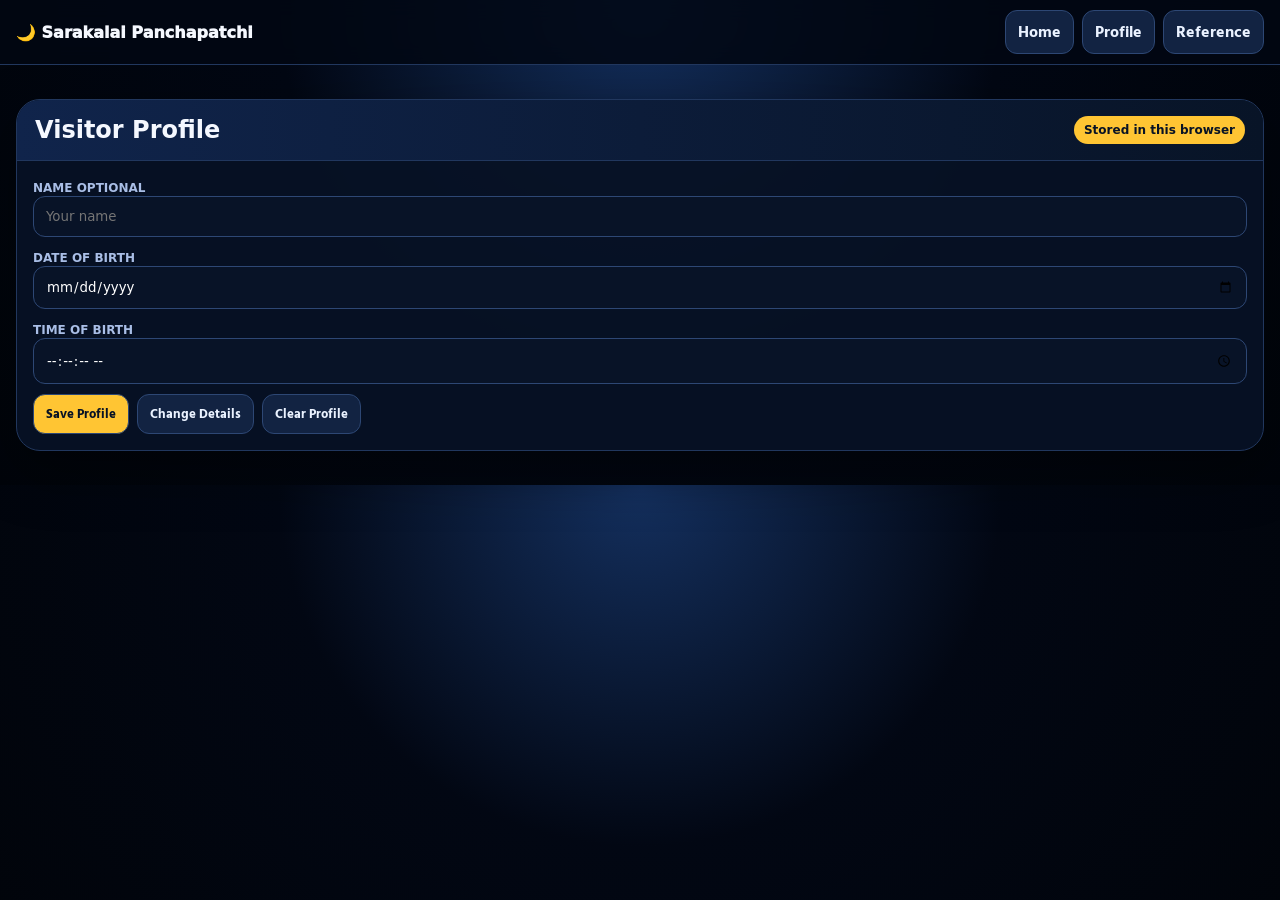
==== profile.html @ 3ab66b64 "Add files via upload" ====
<!doctype html>
<html lang="ta">
<head>
<meta charset="utf-8">
<meta name="viewport" content="width=device-width,initial-scale=1">
<title>Panchapatchi Profile</title>
<link rel="stylesheet" href="assets/css/style.css">
</head>
<body>
<nav class="nav"><div class="nav-inner"><div class="brand">🌙 Sarakalai Panchapatchi</div><div class="menu"><a class="btn" href="index.html">Home</a><a class="btn" href="profile.html">Profile</a><a class="btn" href="reference.html">Reference</a></div></div></nav>
<main class="wrap">
  <section class="section">
    <div class="section-head"><h2>Visitor Profile</h2><span class="badge">Stored in this browser</span></div>
    <div class="pad">
      <div class="profile-form">
        <div>
          <label for="profileName">Name optional</label>
          <input id="profileName" type="text" placeholder="Your name">
        </div>
        <div>
          <label for="profileDob">Date of birth</label>
          <input id="profileDob" type="date">
        </div>
        <div>
          <label for="profileTob">Time of birth</label>
          <input id="profileTob" type="time" step="1">
        </div>
      </div>
      <div class="profile-actions">
        <button class="primary" id="saveProfileBtn">Save Profile</button>
        <button id="editProfileBtn">Change Details</button>
        <button id="clearProfileBtn">Clear Profile</button>
      </div>
    </div>
  </section>

  <section class="profile-card" id="profileCard" style="display:none">
    <div class="profile-card-head">
      <div>
        <h1 id="profileTitle">Profile</h1>
        <div class="profile-sub" id="profileBirthText">--</div>
      </div>
      <a class="btn tiny-btn" href="index.html">Live</a>
    </div>

    <div class="profile-big">
      <div class="phase" id="profilePhase">--</div>
      <div class="v033-lunar-side" style="margin-top:12px;min-height:220px">
        <div class="v033-lunar-curve" id="profileLunarCurve">--</div>
        <div class="v033-tithi-name" id="profileTithi">--</div>
      </div>
    </div>

    <div class="profile-grid">
      <div><small>ராசி</small><b id="profileRasi">--</b></div>
      <div><small>நட்சத்திரம்</small><b id="profileNak">--</b></div>
      <div><small>பாதம்</small><b id="profilePada">--</b></div>
      <div><small>அதிபதி</small><b id="profileLord">--</b></div>
      <div><small>Birth Weekday</small><b id="profileWeekday">--</b></div>
      <div><small>Moon Degree</small><b id="profileDegree">--</b></div>
    </div>
    <div class="profile-note">Profile data is saved only in this browser using localStorage. No server account is created.</div>
  </section>
</main>
<script src="assets/js/app.js"></script>
<script src="assets/js/profile.js"></script>
<div class="mobile-bottom-nav">
<a class="" href="index.html"><span class="ico">🏠</span><span>Live</span></a>
<a class="active" href="profile.html"><span class="ico">👤</span><span>Profile</span></a>
<a class="" href="reference.html"><span class="ico">📖</span><span>Info</span></a>
</div>
</body>
</html>
---- assets/css/style.css ----
@import url('https://fonts.googleapis.com/css2?family=Hind+Madurai:wght@300;400;500;600;700&display=swap');

body,
button,
input,
.btn,
.live-card,
.timeline-card,
.day-card,
.mini-card {
  font-family: "Hind Madurai", system-ui, -apple-system, "Segoe UI", sans-serif;
}

.mobile-bottom-nav{display:none}

@media(max-width:760px){
  body{padding-bottom:82px}
  .nav{
    position:static;
    border-bottom:0;
    background:transparent;
    backdrop-filter:none;
  }
  .nav-inner{
    padding:8px 12px 0;
  }
  .nav .menu{
    display:none;
  }
  .brand{
    font-size:13px;
    opacity:.9;
  }
  .mobile-bottom-nav{
    position:fixed;
    z-index:100;
    left:10px;
    right:10px;
    bottom:10px;
    display:grid;
    grid-template-columns:repeat(4,1fr);
    gap:6px;
    padding:8px;
    border:1px solid #2d4774;
    border-radius:22px;
    background:rgba(5,12,25,.92);
    backdrop-filter:blur(18px);
    box-shadow:0 12px 40px rgba(0,0,0,.45);
  }
  .mobile-bottom-nav a{
    text-decoration:none;
    color:#cfe0ff;
    display:grid;
    place-items:center;
    gap:2px;
    border-radius:16px;
    padding:7px 4px;
    font-size:11px;
    font-weight:900;
  }
  .mobile-bottom-nav a .ico{
    font-size:18px;
    line-height:1;
  }
  .mobile-bottom-nav a.active{
    background:var(--gold);
    color:#071225;
  }
}


:root{--bg:#020713;--panel:#071225;--line:#21375e;--text:#f5f8ff;--muted:#a9bee6;--gold:#ffc533;--red:#ff668a;--blue:#4cc9ff;--green:#3ee6ad;--violet:#ad8cff}
*{box-sizing:border-box}body{margin:0;background:radial-gradient(circle at top,#14305f 0,#020713 45%,#01040a 100%);color:var(--text);font-family:system-ui,-apple-system,Segoe UI,sans-serif}.wrap{max-width:1450px;margin:auto;padding:16px}.nav{position:sticky;top:0;z-index:20;background:#020713dd;backdrop-filter:blur(10px);border-bottom:1px solid var(--line)}.nav-inner{max-width:1450px;margin:auto;padding:10px 16px;display:flex;justify-content:space-between;gap:10px;align-items:center}.brand{font-weight:950}.menu{display:flex;gap:8px;flex-wrap:wrap}.btn,button{background:#122342;color:#eaf2ff;border:1px solid #2d4774;padding:10px 12px;border-radius:12px;font-weight:900;text-decoration:none;cursor:pointer}.primary{background:var(--gold)!important;color:#071225!important}.hero{display:grid;grid-template-columns:1.2fr .8fr;gap:18px;margin-top:18px}.panel,.section{border:1px solid var(--line);background:#071225ee;border-radius:24px;box-shadow:0 20px 55px #0006;overflow:hidden}.pad{padding:16px}h1{margin:0 0 8px;font-size:32px}.lead{color:var(--muted);line-height:1.45}.section{margin:18px 0}.section-head{padding:16px 18px;background:linear-gradient(90deg,#10244b,#081427);display:flex;justify-content:space-between;gap:12px;align-items:center;border-bottom:1px solid var(--line)}.section-head h2{margin:0}.badge{background:var(--gold);color:#071225;border-radius:999px;padding:7px 10px;font-weight:900;font-size:12px}.current{border-color:var(--gold);box-shadow:0 0 38px #ffc53322}.current-grid{display:grid;grid-template-columns:118px 1fr;gap:16px;align-items:center}.current-icon{font-size:76px;width:118px;height:118px;border-radius:30px;background:#101f3c;display:grid;place-items:center;border:1px solid #324c78}.current-title{font-size:27px;font-weight:950}.current-path{color:var(--muted);font-size:13px}.big-count{font-size:34px;font-weight:950;color:var(--gold);margin-top:8px}.progress{height:12px;background:#071123;border:1px solid #20385e;border-radius:99px;overflow:hidden;margin-top:12px}.bar{height:100%;background:linear-gradient(90deg,var(--gold),#fff0a0);width:0%}.micro-grid{display:grid;grid-template-columns:repeat(5,1fr);gap:8px;margin-top:12px}.micro{border:1px solid #2b4169;background:#0c1930;border-radius:14px;padding:9px;text-align:center;font-size:12px;font-weight:900}.micro.active{border-color:var(--gold);background:#ffc53322}.micro small{display:block;color:var(--muted);font-size:10px}.stats,.context{display:grid;grid-template-columns:repeat(4,1fr);gap:10px;margin-top:14px}.stat,.context div{background:#091831;border:1px solid #1d3154;border-radius:16px;padding:10px}.stat b,.context small{display:block;font-size:11px;color:var(--muted);text-transform:uppercase}.stat span,.context b{font-weight:900}.controls{display:flex;gap:8px;flex-wrap:wrap;margin-top:14px}.input-panel{background:#091831;border:1px solid #1d3154;border-radius:16px;padding:12px;margin-top:12px}.input-panel input{padding:10px;border-radius:10px;border:1px solid #2d4774;background:#081327;color:white;margin:6px 6px 6px 0}.status{background:#0a1832;border:1px solid #2d4774;border-radius:16px;padding:10px 12px;font-size:13px}.status b{display:block}.moon-wheel{position:relative;height:320px;max-width:360px;margin:auto}.moon-dot{position:absolute;width:36px;height:36px;border-radius:50%;background:#0b1831;border:1px solid #324c78;color:#dbe8ff;display:grid;place-items:center;font-size:11px;font-weight:900}.moon-dot.active{background:var(--gold);color:#071225;box-shadow:0 0 28px #ffc533cc;transform:scale(1.15)}.moon-center{position:absolute;left:50%;top:50%;transform:translate(-50%,-50%);text-align:center}.moon-center .moon{font-size:64px}.moon-center b{display:block}.card-list{display:grid;gap:12px}.timeline-card{border:1px solid #2b4169;background:#0c1930;border-radius:20px;padding:14px}.timeline-card.active{border-color:var(--gold);box-shadow:0 0 25px #ffc53333}.topline{display:flex;justify-content:space-between;color:#bfd3ff;font-size:12px;font-weight:850}.body{display:grid;grid-template-columns:88px 1fr;gap:12px;align-items:center;margin-top:8px}.birdbig{width:88px;height:88px;border-radius:22px;background:#101f3c;display:grid;place-items:center;font-size:56px;border:1px solid #31476e}.name{font-size:21px;font-weight:950}.time{font-weight:850;margin-top:4px}.grid7{display:grid;grid-template-columns:repeat(7,minmax(185px,1fr));gap:12px;padding:14px}.day-card{background:#08152c;border:1px solid #1c3154;border-radius:20px;overflow:hidden}.day-head{padding:12px;background:#0d1d3b;border-bottom:1px solid #20375d}.day-head span{display:block;color:var(--muted);font-size:12px}.birdpair{display:grid;gap:8px;padding:10px}.role-card{background:#0d1930;border:1px solid #263b61;border-radius:18px;padding:10px;text-align:center}.role-card.adhi{border-top:5px solid var(--gold)}.role-card.padu{border-top:5px solid var(--red)}.role-card .emoji{font-size:48px}.role-card .role{font-size:10px;color:var(--muted);font-weight:900}.role-card .bname{font-weight:950}.tree{padding:14px}.tree details{border:1px solid #1d3154;border-radius:16px;background:#08152c;margin:10px 0;overflow:hidden}.tree summary{cursor:pointer;padding:12px 14px;font-weight:950;background:#0d1d3b}.tree details details{margin:10px 12px;background:#0a1832}.samam{padding:14px 16px;border-top:1px solid #172945}.samam-title{display:flex;justify-content:space-between;margin-bottom:10px}.card-row{display:flex;gap:10px;overflow-x:auto}.mini-card{min-width:190px;border:1px solid #2b4169;background:#0c1930;border-radius:18px;padding:12px}.bird-img{height:88px;font-size:56px;display:grid;place-items:center;border-radius:18px;background:#101f3c;border:1px solid #31476e}.activity{font-size:18px;font-weight:950}.units{font-size:22px;color:var(--gold);font-weight:950}.eat{border-top:5px solid var(--gold)}.walk{border-top:5px solid var(--blue)}.rule{border-top:5px solid var(--green)}.sleep{border-top:5px solid var(--violet)}.death{border-top:5px solid var(--red)}.ref-grid{display:grid;grid-template-columns:repeat(2,1fr);gap:14px}.formula{background:#081327;border:1px solid #1e3458;border-radius:16px;padding:14px}.formula code{color:#ffe28a}@media(max-width:1050px){.hero{grid-template-columns:1fr}.grid7{grid-template-columns:repeat(3,1fr)}.ref-grid{grid-template-columns:1fr}}@media(max-width:760px){.wrap{padding:12px}.nav-inner{align-items:flex-start;flex-direction:column}.grid7{grid-template-columns:1fr}.current-grid{grid-template-columns:88px 1fr}.current-icon{width:88px;height:88px;font-size:56px}.stats,.context{grid-template-columns:repeat(2,1fr)}h1{font-size:25px}.big-count{font-size:27px}.body{grid-template-columns:72px 1fr}.birdbig{width:72px;height:72px;font-size:46px}}

.moon-card-detail{margin-top:12px}
.tithi-track{position:relative;height:230px;margin-top:12px;border:1px solid #21375e;border-radius:28px;background:linear-gradient(180deg,#08152c,#050b18);overflow:hidden}
.tithi-row{position:absolute;left:12px;right:12px;display:grid;grid-template-columns:repeat(16,1fr);gap:4px}
.tithi-row.top{top:18px}.tithi-row.bottom{bottom:18px}
.tithi-item{min-width:0;border:1px solid #263b61;background:#0d1930;border-radius:14px;padding:7px 4px;text-align:center;font-size:10px;font-weight:900;color:#cfe0ff}
.tithi-item .emoji{display:block;font-size:19px;line-height:1.1;margin-bottom:2px}
.tithi-item.active{background:var(--gold);color:#071225;border-color:var(--gold);box-shadow:0 0 24px rgba(255,197,51,.65);transform:scale(1.05)}
.tithi-line-label{position:absolute;left:50%;transform:translateX(-50%);font-size:12px;color:var(--muted);font-weight:900;text-align:center}
.tithi-line-label.top-label{top:105px}.tithi-line-label.bottom-label{top:126px}
.moon-detail-grid{display:grid;grid-template-columns:repeat(2,1fr);gap:8px;margin-top:12px}
.moon-detail-grid div{background:#091831;border:1px solid #1d3154;border-radius:14px;padding:10px}
.moon-detail-grid small{display:block;color:var(--muted);font-size:10px;text-transform:uppercase;font-weight:900}
.moon-detail-grid b{display:block;margin-top:3px;font-size:14px}
@media(max-width:760px){
.tithi-track{height:280px}.tithi-row{grid-template-columns:repeat(8,1fr)}
.tithi-row.top{top:12px}.tithi-row.bottom{bottom:12px}
.tithi-line-label.top-label{top:129px}.tithi-line-label.bottom-label{top:151px}
.moon-detail-grid{grid-template-columns:1fr}
}

.live-card{border:1px solid var(--gold);background:linear-gradient(180deg,#0d1b35,#050b18);border-radius:26px;box-shadow:0 0 42px rgba(255,197,51,.18);overflow:hidden}
.live-card-head{display:flex;justify-content:space-between;gap:12px;align-items:flex-start;padding:16px 18px;border-bottom:1px solid #263b61;background:linear-gradient(90deg,#10244b,#081427)}
.live-card-head h1{font-size:24px;margin:0 0 4px}.live-card-head .tithi-title{color:var(--gold);font-weight:950;font-size:18px}.tiny-btn{padding:8px 10px;font-size:12px;border-radius:999px}.live-section{padding:14px 18px;border-bottom:1px solid #172945}.live-section:last-child{border-bottom:0}
.tithi-strip{display:flex;align-items:center;gap:6px;overflow-x:auto;padding:6px 2px}.tithi-dot{min-width:24px;height:24px;border-radius:50%;background:#0d1930;border:1px solid #31476e;display:grid;place-items:center;font-size:10px;font-weight:900;color:#cfe0ff}.tithi-dot.active{background:var(--gold);color:#071225;border-color:var(--gold);box-shadow:0 0 22px rgba(255,197,51,.7);transform:scale(1.15)}.tithi-end{font-size:12px;color:var(--muted);font-weight:900;white-space:nowrap}.tithi-caption{text-align:center;color:var(--muted);font-size:11px;font-weight:900;margin-top:4px}
.live-info-grid{display:grid;grid-template-columns:repeat(2,1fr);gap:8px}.live-info-grid div{background:#091831;border:1px solid #1d3154;border-radius:14px;padding:10px}.live-info-grid small{display:block;color:var(--muted);font-size:10px;text-transform:uppercase;font-weight:900}.live-info-grid b{display:block;margin-top:3px;font-size:14px}
.role-inline{display:grid;grid-template-columns:repeat(3,1fr);gap:8px}.role-inline div{background:#091831;border:1px solid #1d3154;border-radius:14px;padding:10px}.role-inline small{display:block;color:var(--muted);font-size:10px;text-transform:uppercase;font-weight:900}.role-inline b{display:block;margin-top:3px}.activity-live{display:grid;grid-template-columns:92px 1fr;gap:14px;align-items:center}.activity-live .bird-now{width:92px;height:92px;border-radius:24px;background:#101f3c;border:1px solid #31476e;display:grid;place-items:center;font-size:60px}.activity-name{font-size:25px;font-weight:950}.remaining{font-size:31px;color:var(--gold);font-weight:950;margin:6px 0}.duration-line{color:#dbe8ff;font-weight:900;margin-bottom:8px}.percent-line{color:var(--muted);font-size:12px;font-weight:900;margin-top:5px}.inner-dots{display:flex;gap:8px;margin-top:12px;align-items:center}.inner-dot{width:24px;height:24px;border-radius:50%;border:1px solid #31476e;background:#0d1930}.inner-dot.done{background:#31476e}.inner-dot.active{background:var(--gold);border-color:var(--gold);box-shadow:0 0 18px rgba(255,197,51,.7);transform:scale(1.18)}
@media(max-width:760px){.activity-live{grid-template-columns:74px 1fr}.activity-live .bird-now{width:74px;height:74px;font-size:48px}.activity-name{font-size:20px}.remaining{font-size:25px}.role-inline{grid-template-columns:1fr}.live-info-grid{grid-template-columns:1fr}}


.star-combo{
  background:#091831;
  border:1px solid #1d3154;
  border-radius:16px;
  padding:11px;
}
.star-combo .star-name{font-size:16px;font-weight:950}
.star-combo .star-sub{color:var(--muted);font-weight:900;font-size:13px;margin-top:2px}
.role-split{
  display:grid;
  grid-template-columns:1fr 1fr;
  gap:8px;
}
.role-split .role-box{
  background:#091831;
  border:1px solid #1d3154;
  border-radius:16px;
  padding:10px;
  text-align:center;
}
.role-split .role-box .emoji{font-size:30px}
.role-split .role-box small{display:block;color:var(--muted);font-size:10px;text-transform:uppercase;font-weight:900}
.role-split .role-box b{display:block;font-size:14px}
@media(max-width:760px){
  .live-info-grid{display:block}
  .live-info-grid > div:not(.star-combo){display:none}
}

/* v032 compact live-card redesign */
.live-card.v032{overflow:hidden}
.live-card-head.v032-head{align-items:center;padding:12px 14px}
.v032-title-line{display:flex;gap:8px;align-items:center;flex-wrap:wrap;font-size:20px;font-weight:950}
.v032-meta-line{display:flex;gap:14px;flex-wrap:wrap;color:#dbe8ff;font-weight:900;font-size:13px;margin-top:4px}
.v032-meta-line span{white-space:nowrap}.v032-change{margin-left:auto;white-space:nowrap}
.v032-birds{display:grid;grid-template-columns:1fr 1fr;gap:10px;margin-bottom:10px}
.v032-bird-box{background:#091831;border:1px solid #1d3154;border-radius:16px;padding:10px;text-align:center}
.v032-bird-box small{display:block;color:var(--muted);font-size:10px;text-transform:uppercase;font-weight:900;margin-bottom:3px}
.v032-bird-box .emoji{font-size:36px;line-height:1}.v032-bird-box b{display:block;margin-top:4px;font-size:15px}
.v032-separator{height:1px;background:#2d4774;margin:10px 0}
.v032-tithi-line{display:flex;align-items:center;gap:6px;overflow-x:auto;padding:4px 0 2px}.v032-tithi-line .tithi-dot{min-width:20px;width:20px;height:20px;font-size:8px}.v032-tithi-line .tithi-end{font-size:11px}
.v032-caption{text-align:center;color:var(--muted);font-size:11px;font-weight:900;margin-top:4px}
.samam-dots{display:flex;gap:8px;align-items:center;margin:6px 0 12px}.samam-dot{width:22px;height:22px;border-radius:50%;border:1px solid #31476e;background:#0d1930;display:grid;place-items:center;font-size:11px;font-weight:950;color:#cfe0ff}.samam-dot.done{background:#31476e}.samam-dot.active{background:var(--gold);border-color:var(--gold);color:#071225;box-shadow:0 0 18px rgba(255,197,51,.7);transform:scale(1.16)}
.samam-label{color:var(--muted);font-size:12px;font-weight:900;margin-bottom:4px}.v032-activity{display:block}.v032-activity-title{font-size:23px;font-weight:950;margin-bottom:8px}.v032-remaining{font-size:28px;color:var(--gold);font-weight:950;margin:4px 0 10px}.v032-inner-line{display:flex;align-items:center;gap:10px;flex-wrap:wrap;margin-top:12px}.v032-inner-line .inner-dots{margin-top:0}.v032-hidden{display:none!important}
@media(max-width:760px){.live-card-head.v032-head{padding:10px 12px}.v032-title-line{font-size:17px}.v032-meta-line{gap:8px;font-size:12px}.v032-change{font-size:11px;padding:7px 8px}.v032-bird-box .emoji{font-size:30px}.v032-activity-title{font-size:20px}.v032-remaining{font-size:24px}}

/* v033: lunar arc moved to right side of live activity */
.v033-main-row{display:grid;grid-template-columns:minmax(0,1fr) 118px;gap:10px;align-items:center}
.v033-lunar-side{border:1px solid #263b61;background:#091831;border-radius:18px;padding:8px;min-height:160px;display:flex;flex-direction:column;justify-content:center}
.v033-lunar-curve{font-family:monospace;white-space:pre;text-align:center;line-height:1.05;font-size:13px;color:#cfe0ff}
.v033-tithi-name{color:var(--gold);font-weight:950;font-size:10px;text-align:center;margin-top:6px;line-height:1.2}
.v033-old-lunar-section{display:none!important}
@media(max-width:760px){.v033-main-row{grid-template-columns:minmax(0,1fr) 96px;gap:8px}.v033-lunar-side{min-height:148px;padding:6px}.v033-lunar-curve{font-size:11px}.v033-tithi-name{font-size:9px}.v032-remaining{font-size:22px}.v032-activity-title{font-size:19px}}

/* v034: taller detailed lunar side panel */
.v033-main-row{
  grid-template-columns:minmax(0,1fr) 152px;
  align-items:stretch;
}
.v033-lunar-side{
  min-height:240px;
  padding:10px 8px;
  border-radius:22px;
}
.v033-lunar-curve{
  font-size:16px;
  line-height:1.16;
}
.v033-tithi-name{
  font-size:13px;
  line-height:1.25;
  margin-top:8px;
}
.v034-lunar-small{
  margin-top:6px;
  color:var(--muted);
  font-size:10px;
  font-weight:900;
  text-align:center;
}
.v034-lunar-legend{
  display:flex;
  justify-content:center;
  gap:8px;
  margin-top:7px;
  font-size:10px;
  color:var(--muted);
  font-weight:900;
}
.v034-lunar-legend span b{
  color:var(--gold);
}
@media(max-width:760px){
  .v033-main-row{
    grid-template-columns:minmax(0,1fr) 150px;
    gap:10px;
  }
  .v033-lunar-side{
    min-height:250px;
    padding:10px 7px;
  }
  .v033-lunar-curve{
    font-size:15px;
    line-height:1.18;
  }
  .v032-activity-title{
    font-size:22px;
  }
  .v032-remaining{
    font-size:26px;
  }
}
@media(max-width:390px){
  .v033-main-row{
    grid-template-columns:minmax(0,1fr) 138px;
  }
  .v033-lunar-curve{
    font-size:14px;
  }
}

/* v035: 12-part visible strength row */
.twelve-row{
  display:flex;
  align-items:center;
  gap:6px;
  flex-wrap:nowrap;
  margin-top:12px;
  overflow-x:auto;
  padding:4px 2px;
}
.twelve-bubble{
  display:grid;
  place-items:center;
  border-radius:999px;
  border:1px solid #31476e;
  background:#0d1930;
  color:#cfe0ff;
  font-weight:950;
  flex:0 0 auto;
}
.twelve-bubble.big{
  width:26px;
  height:26px;
  font-size:12px;
}
.twelve-bubble.small{
  width:12px;
  height:12px;
  font-size:0;
}
.twelve-bubble.passed{
  background:#31476e;
}
.twelve-bubble.active{
  background:var(--gold);
  color:#071225;
  border-color:var(--gold);
  box-shadow:0 0 18px rgba(255,197,51,.75);
  transform:scale(1.18);
}
.twelve-caption{
  color:var(--muted);
  font-size:11px;
  font-weight:900;
  margin-top:4px;
}
.quality-line{
  margin-top:8px;
  font-size:14px;
  font-weight:950;
  color:var(--gold);
}
@media(max-width:760px){
  .twelve-row{gap:5px}
  .twelve-bubble.big{width:24px;height:24px;font-size:11px}
  .twelve-bubble.small{width:10px;height:10px}
}

/* v036: 12-part row replaces separate progress bar */
.v032-activity .progress{
  display:none;
}
.twelve-row{
  margin-top:10px;
  padding:8px 2px 4px;
  gap:7px;
}
.twelve-bubble.big{
  width:30px;
  height:30px;
  font-size:13px;
}
.twelve-bubble.small{
  width:13px;
  height:13px;
}
.twelve-caption{
  margin-top:2px;
}
@media(max-width:760px){
  .twelve-row{gap:6px}
  .twelve-bubble.big{width:28px;height:28px;font-size:12px}
  .twelve-bubble.small{width:11px;height:11px}
}

/* v037 profile page + simplified nav */
.profile-form{display:grid;gap:10px}
.profile-form label{font-size:12px;color:var(--muted);font-weight:900;text-transform:uppercase}
.profile-form input{width:100%;padding:12px;border-radius:12px;border:1px solid #2d4774;background:#081327;color:white;font-family:inherit}
.profile-actions{display:flex;gap:8px;flex-wrap:wrap;margin-top:10px}
.profile-card{border:1px solid var(--gold);background:linear-gradient(180deg,#0d1b35,#050b18);border-radius:26px;box-shadow:0 0 42px rgba(255,197,51,.18);overflow:hidden;margin-top:16px}
.profile-card-head{display:flex;justify-content:space-between;gap:12px;align-items:flex-start;padding:14px 16px;border-bottom:1px solid #263b61;background:linear-gradient(90deg,#10244b,#081427)}
.profile-card-head h1{font-size:23px;margin:0}
.profile-sub{color:var(--muted);font-size:13px;font-weight:900;margin-top:3px}
.profile-grid{display:grid;grid-template-columns:repeat(2,1fr);gap:8px;padding:14px}
.profile-grid div{background:#091831;border:1px solid #1d3154;border-radius:14px;padding:10px}
.profile-grid small{display:block;color:var(--muted);font-size:10px;text-transform:uppercase;font-weight:900}
.profile-grid b{display:block;margin-top:3px;font-size:14px}
.profile-big{padding:14px 16px;border-top:1px solid #172945;text-align:center}
.profile-big .phase{font-size:20px;font-weight:950;color:var(--gold)}
.profile-note{padding:0 16px 16px;color:var(--muted);font-size:12px;line-height:1.45}
@media(min-width:761px){
  .nav .menu a[href="rising.html"], .nav .menu a[href="waning.html"]{display:none}
}
@media(max-width:760px){
  .mobile-bottom-nav{grid-template-columns:repeat(3,1fr)}
  .mobile-bottom-nav a[href="rising.html"], .mobile-bottom-nav a[href="waning.html"]{display:none}
  .profile-grid{grid-template-columns:1fr}
}
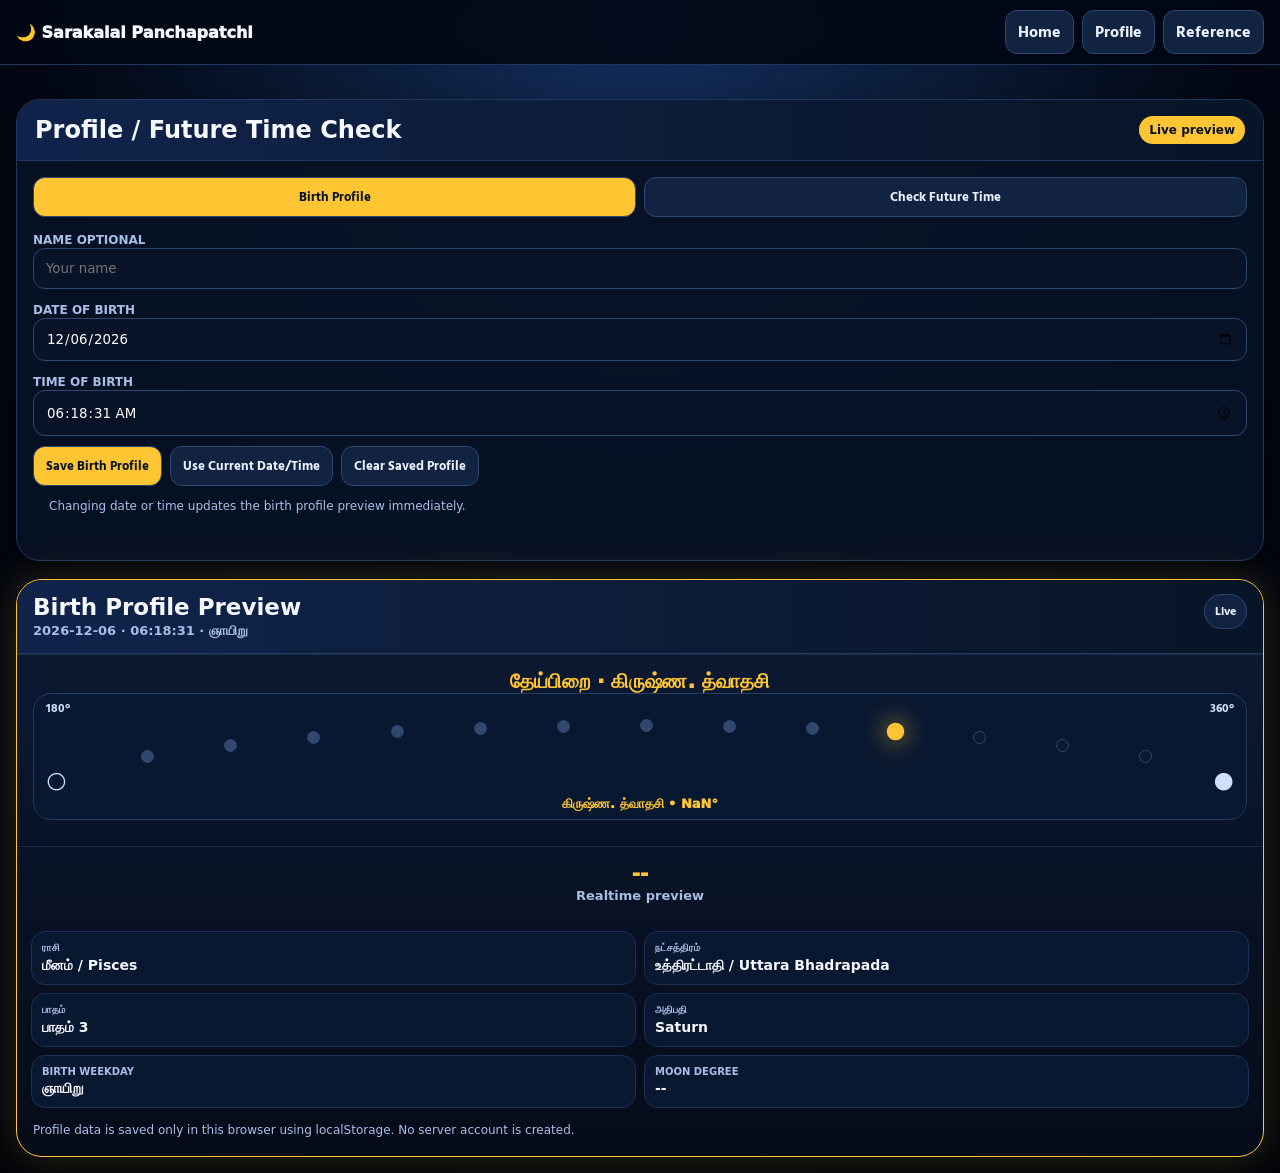
==== commit 332e5f44: "Add files via upload" ====
--- a/profile.html
+++ b/profile.html
@@ -3,42 +3,74 @@
 <head>
 <meta charset="utf-8">
 <meta name="viewport" content="width=device-width,initial-scale=1">
-<title>Panchapatchi Profile</title>
+<meta name="description" content="Create a private browser-saved Panchapatchi birth profile from date of birth and time of birth, with moon phase, tithi, rasi, nakshatra, pada and star lord.">
+<meta name="robots" content="index, follow">
+<link rel="canonical" href="https://sarakalai.com/profile.html">
+<meta name="theme-color" content="#020713">
+<meta name="application-name" content="Sarakalai Panchapatchi">
+<meta name="apple-mobile-web-app-title" content="Sarakalai">
+<meta name="apple-mobile-web-app-capable" content="yes">
+<meta name="apple-mobile-web-app-status-bar-style" content="black-translucent">
+
+<meta property="og:type" content="website">
+<meta property="og:site_name" content="Sarakalai Panchapatchi">
+<meta property="og:title" content="Panchapatchi Birth Profile | Sarakalai">
+<meta property="og:description" content="Create a private browser-saved Panchapatchi birth profile from date of birth and time of birth, with moon phase, tithi, rasi, nakshatra, pada and star lord.">
+<meta property="og:url" content="https://sarakalai.com/profile.html">
+<meta property="og:locale" content="ta_IN">
+
+<meta name="twitter:card" content="summary">
+<meta name="twitter:title" content="Panchapatchi Birth Profile | Sarakalai">
+<meta name="twitter:description" content="Create a private browser-saved Panchapatchi birth profile from date of birth and time of birth, with moon phase, tithi, rasi, nakshatra, pada and star lord.">
+
+<script type="application/ld+json">
+{
+  "@context": "https://schema.org",
+  "@type": "WebApplication",
+  "name": "Sarakalai Panchapatchi",
+  "url": "https://sarakalai.com",
+  "applicationCategory": "LifestyleApplication",
+  "operatingSystem": "Any",
+  "description": "Create a private browser-saved Panchapatchi birth profile from date of birth and time of birth, with moon phase, tithi, rasi, nakshatra, pada and star lord.",
+  "inLanguage": [
+    "ta",
+    "en"
+  ]
+}
+</script>
+<title>Panchapatchi Birth Profile | Sarakalai</title>
 <link rel="stylesheet" href="assets/css/style.css">
+<link rel="manifest" href="site.webmanifest">
 </head>
 <body>
 <nav class="nav"><div class="nav-inner"><div class="brand">🌙 Sarakalai Panchapatchi</div><div class="menu"><a class="btn" href="index.html">Home</a><a class="btn" href="profile.html">Profile</a><a class="btn" href="reference.html">Reference</a></div></div></nav>
 <main class="wrap">
   <section class="section">
-    <div class="section-head"><h2>Visitor Profile</h2><span class="badge">Stored in this browser</span></div>
+    <div class="section-head"><h2>Profile / Future Time Check</h2><span class="badge">Live preview</span></div>
     <div class="pad">
+      <div class="profile-mode">
+        <button class="primary active" id="birthModeBtn" type="button">Birth Profile</button>
+        <button id="futureModeBtn" type="button">Check Future Time</button>
+      </div>
       <div class="profile-form">
-        <div>
-          <label for="profileName">Name optional</label>
-          <input id="profileName" type="text" placeholder="Your name">
-        </div>
-        <div>
-          <label for="profileDob">Date of birth</label>
-          <input id="profileDob" type="date">
-        </div>
-        <div>
-          <label for="profileTob">Time of birth</label>
-          <input id="profileTob" type="time" step="1">
-        </div>
+        <div><label for="profileName">Name optional</label><input id="profileName" type="text" placeholder="Your name"></div>
+        <div><label for="profileDob" id="dateLabel">Date of birth</label><input id="profileDob" type="date"></div>
+        <div><label for="profileTob" id="timeLabel">Time of birth</label><input id="profileTob" type="time" step="1"></div>
       </div>
       <div class="profile-actions">
-        <button class="primary" id="saveProfileBtn">Save Profile</button>
-        <button id="editProfileBtn">Change Details</button>
-        <button id="clearProfileBtn">Clear Profile</button>
+        <button class="primary" id="saveProfileBtn">Save Birth Profile</button>
+        <button id="nowProfileBtn">Use Current Date/Time</button>
+        <button id="clearProfileBtn">Clear Saved Profile</button>
       </div>
+      <p class="profile-note" id="profileHelp">Change date or time and the card updates instantly. Use Future Time mode to test a good time before saving anything.</p>
     </div>
   </section>
 
   <section class="profile-card" id="profileCard" style="display:none">
     <div class="profile-card-head">
       <div>
-        <h1 id="profileTitle">Profile</h1>
-        <div class="profile-sub" id="profileBirthText">--</div>
+        <h1 id="profileTitle">Live Preview</h1>
+        <div class="profile-sub" id="profileBirthText">Change date/time to preview instantly</div>
       </div>
       <a class="btn tiny-btn" href="index.html">Live</a>
     </div>
@@ -51,6 +83,10 @@
       </div>
     </div>
 
+    <div class="profile-big">
+      <div class="phase" id="profileQuality">--</div>
+      <div class="profile-sub" id="profileFutureNote">Realtime preview</div>
+    </div>
     <div class="profile-grid">
       <div><small>ராசி</small><b id="profileRasi">--</b></div>
       <div><small>நட்சத்திரம்</small><b id="profileNak">--</b></div>
--- a/assets/css/style.css
+++ b/assets/css/style.css
@@ -331,3 +331,249 @@
   .mobile-bottom-nav a[href="rising.html"], .mobile-bottom-nav a[href="waning.html"]{display:none}
   .profile-grid{grid-template-columns:1fr}
 }
+
+/* v038 live layout fix */
+.v033-main-row{grid-template-columns:minmax(0,1fr) 112px!important;gap:8px!important;align-items:start!important}
+.v033-lunar-side{min-height:164px!important;max-height:182px!important;padding:7px 5px!important;border-radius:18px!important;align-self:start!important;overflow:hidden!important}
+.v033-lunar-curve{font-family:"Hind Madurai",system-ui,sans-serif!important;white-space:normal!important;line-height:1.15!important;font-size:12px!important;text-align:center!important}
+.lunar-arc-fixed{position:relative;height:92px;width:100%}
+.lunar-arc-fixed .arc-label{position:absolute;font-size:10px;color:#cfe0ff;font-weight:900;white-space:nowrap}
+.lunar-arc-fixed .arc-start{left:1px;top:47px}.lunar-arc-fixed .arc-end{right:1px;top:47px}
+.lunar-arc-fixed .arc-mark{position:absolute;width:14px;height:14px;border-radius:50%;border:1px solid #31476e;background:#0d1930}
+.lunar-arc-fixed .arc-mark.passed{background:#31476e}
+.lunar-arc-fixed .arc-mark.active{background:var(--gold);border-color:var(--gold);box-shadow:0 0 16px rgba(255,197,51,.85);transform:scale(1.22)}
+.lunar-arc-fixed .m1{left:15px;top:17px}.lunar-arc-fixed .m2{left:34px;top:7px}.lunar-arc-fixed .m3{left:54px;top:17px}.lunar-arc-fixed .m4{left:64px;top:39px}.lunar-arc-fixed .m5{left:54px;top:61px}.lunar-arc-fixed .m6{left:34px;top:70px}.lunar-arc-fixed .m7{left:15px;top:61px}
+.v033-tithi-name{font-size:12px!important;line-height:1.15!important;margin-top:2px!important}
+.v034-lunar-small{font-size:9px!important;margin-top:3px!important}.v034-lunar-legend{display:none!important}
+.v032-activity-title{font-size:22px!important;margin-bottom:5px!important}.v032-remaining{font-size:28px!important;line-height:1.05!important;margin:4px 0 7px!important}
+.duration-line{font-size:15px!important;margin-bottom:4px!important}.quality-line{margin-top:6px!important;font-size:14px!important}
+.twelve-row{width:100%;justify-content:space-between;gap:4px!important;margin-top:7px!important;padding:4px 0!important}
+.twelve-bubble.big{width:30px!important;height:30px!important;font-size:13px!important}.twelve-bubble.small{width:13px!important;height:13px!important}
+.twelve-caption{font-size:11px!important;margin-top:1px!important}
+.v032-inner-line{margin-top:8px!important;display:block!important}.v032-inner-line .inner-dots{margin-top:0!important;gap:10px!important}
+.inner-dot{width:30px!important;height:30px!important}
+@media(max-width:390px){.v033-main-row{grid-template-columns:minmax(0,1fr) 104px!important}.twelve-bubble.big{width:28px!important;height:28px!important}.twelve-bubble.small{width:11px!important;height:11px!important}.inner-dot{width:28px!important;height:28px!important}}
+
+/* v039 polish */
+.v033-main-row{grid-template-columns:minmax(0,1fr) 126px!important;gap:10px!important}
+.v033-lunar-side{min-height:184px!important;max-height:208px!important;padding:9px 7px!important}
+.lunar-arc-fixed{height:106px!important}.lunar-arc-fixed .arc-label{font-size:11px!important}.lunar-arc-fixed .arc-mark{width:15px!important;height:15px!important}
+.lunar-arc-fixed .m1{left:18px!important;top:19px!important}.lunar-arc-fixed .m2{left:39px!important;top:8px!important}.lunar-arc-fixed .m3{left:61px!important;top:19px!important}.lunar-arc-fixed .m4{left:72px!important;top:45px!important}.lunar-arc-fixed .m5{left:61px!important;top:70px!important}.lunar-arc-fixed .m6{left:39px!important;top:82px!important}.lunar-arc-fixed .m7{left:18px!important;top:70px!important}
+.v033-tithi-name{font-size:13px!important}.v034-lunar-small{font-size:10px!important}
+.v032-remaining{font-size:34px!important;margin:4px 0 8px!important}
+.twelve-row{width:100%!important;max-width:none!important;justify-content:space-between!important;gap:6px!important;margin-top:10px!important;padding-right:4px!important}
+.twelve-bubble.big{width:34px!important;height:34px!important;font-size:15px!important}.twelve-bubble.small{width:15px!important;height:15px!important}
+.twelve-caption{font-size:13px!important;margin-top:4px!important}
+.v032-inner-line{display:none!important}
+@media(max-width:390px){.v033-main-row{grid-template-columns:minmax(0,1fr) 116px!important}.twelve-bubble.big{width:31px!important;height:31px!important}.twelve-bubble.small{width:13px!important;height:13px!important}}
+
+/* v040: landscape lunar panel above activity + bigger current bird */
+.v033-main-row{display:block!important}
+.v033-lunar-side{width:100%!important;min-height:92px!important;max-height:none!important;padding:8px 10px!important;margin:0 0 12px 0!important;border-radius:18px!important}
+.v033-lunar-curve{width:100%!important}
+.lunar-arc-fixed{height:62px!important;max-width:360px;margin:0 auto}
+.lunar-arc-fixed .arc-label{top:25px!important;font-size:12px!important}
+.lunar-arc-fixed .arc-start{left:0!important}.lunar-arc-fixed .arc-end{right:0!important}
+.lunar-arc-fixed .arc-mark{width:16px!important;height:16px!important}
+.lunar-arc-fixed .m1{left:14%!important;top:32px!important}.lunar-arc-fixed .m2{left:26%!important;top:16px!important}.lunar-arc-fixed .m3{left:39%!important;top:6px!important}.lunar-arc-fixed .m4{left:50%!important;top:2px!important}.lunar-arc-fixed .m5{left:61%!important;top:6px!important}.lunar-arc-fixed .m6{left:74%!important;top:16px!important}.lunar-arc-fixed .m7{left:86%!important;top:32px!important}
+.v033-tithi-name{font-size:13px!important;margin-top:2px!important}
+.v034-lunar-small{display:inline-block;margin-left:6px;font-size:10px!important}
+.v032-activity-title{font-size:32px!important;line-height:1.1!important}
+.v032-remaining{font-size:40px!important}
+.twelve-row{overflow:visible!important;gap:5px!important}
+.twelve-bubble.big{width:36px!important;height:36px!important}
+.twelve-bubble.small{width:14px!important;height:14px!important}
+@media(max-width:760px){.v032-activity-title{font-size:31px!important}.v032-remaining{font-size:38px!important}.v033-lunar-side{min-height:86px!important;padding:7px 8px!important}.lunar-arc-fixed{height:58px!important}.lunar-arc-fixed .arc-mark{width:15px!important;height:15px!important}.twelve-bubble.big{width:34px!important;height:34px!important}.twelve-bubble.small{width:12px!important;height:12px!important}}
+@media(max-width:390px){.v032-activity-title{font-size:28px!important}.v032-remaining{font-size:34px!important}.twelve-bubble.big{width:31px!important;height:31px!important}.twelve-bubble.small{width:10px!important;height:10px!important}}
+
+/* v041 final live polish */
+.v032-activity-title{
+  display:grid;
+  grid-template-columns:72px 1fr;
+  align-items:center;
+  gap:12px;
+  font-size:28px!important;
+  line-height:1.08!important;
+}
+.current-bird-hero{
+  font-size:58px;
+  line-height:1;
+  filter:drop-shadow(0 0 18px rgba(255,197,51,.22));
+}
+.current-bird-name{
+  font-size:34px;
+  font-weight:950;
+}
+.current-activity-line{
+  margin-top:4px;
+  font-size:18px;
+  color:#dbe8ff;
+  font-weight:950;
+}
+.good-time-badge{
+  display:inline-flex;
+  align-items:center;
+  gap:8px;
+  margin-top:8px;
+  padding:8px 12px;
+  border-radius:999px;
+  border:1px solid rgba(255,197,51,.45);
+  background:rgba(255,197,51,.10);
+  color:var(--gold);
+  font-weight:950;
+  font-size:16px;
+}
+.v032-remaining{font-size:39px!important;margin-top:8px!important}
+.duration-line{font-size:16px!important}
+.percent-line#activityPercentText{display:none!important}
+.v033-lunar-side{width:100%!important;min-height:98px!important;padding:10px 12px!important}
+.lunar-arc-fixed{height:58px!important;max-width:none!important;width:100%!important}
+.lunar-arc-fixed .arc-label{font-size:12px!important;top:22px!important}
+.lunar-arc-fixed .arc-start{left:0!important}.lunar-arc-fixed .arc-end{right:0!important}
+.lunar-arc-fixed .arc-mark{width:13px!important;height:13px!important}
+.lunar-arc-fixed .m1{left:8%!important;top:30px!important}
+.lunar-arc-fixed .m2{left:15%!important;top:20px!important}
+.lunar-arc-fixed .m3{left:22%!important;top:12px!important}
+.lunar-arc-fixed .m4{left:29%!important;top:7px!important}
+.lunar-arc-fixed .m5{left:36%!important;top:4px!important}
+.lunar-arc-fixed .m6{left:43%!important;top:3px!important}
+.lunar-arc-fixed .m7{left:50%!important;top:2px!important}
+.lunar-arc-fixed .m8{left:57%!important;top:3px!important}
+.lunar-arc-fixed .m9{left:64%!important;top:4px!important}
+.lunar-arc-fixed .m10{left:71%!important;top:7px!important}
+.lunar-arc-fixed .m11{left:78%!important;top:12px!important}
+.lunar-arc-fixed .m12{left:85%!important;top:20px!important}
+.lunar-arc-fixed .m13{left:92%!important;top:30px!important}
+.v033-tithi-name{font-size:13px!important}
+.twelve-row{
+  gap:5px!important;
+  justify-content:space-between!important;
+  align-items:center!important;
+  overflow:visible!important;
+}
+.twelve-bubble{transition:.2s ease}
+.twelve-bubble.big.p1{width:27px!important;height:27px!important;font-size:11px!important}
+.twelve-bubble.big.p2{width:30px!important;height:30px!important;font-size:12px!important}
+.twelve-bubble.big.p3{width:33px!important;height:33px!important;font-size:13px!important}
+.twelve-bubble.big.p4{width:36px!important;height:36px!important;font-size:14px!important}
+.twelve-bubble.big.p5{width:40px!important;height:40px!important;font-size:15px!important}
+.twelve-bubble.small.p6{width:17px!important;height:17px!important}
+.twelve-bubble.small.p7{width:16px!important;height:16px!important}
+.twelve-bubble.small.p8{width:15px!important;height:15px!important}
+.twelve-bubble.small.p9{width:14px!important;height:14px!important}
+.twelve-bubble.small.p10{width:13px!important;height:13px!important}
+.twelve-bubble.small.p11{width:12px!important;height:12px!important}
+.twelve-bubble.small.p12{width:11px!important;height:11px!important}
+.twelve-bubble.active{
+  box-shadow:0 0 24px rgba(255,197,51,.9)!important;
+}
+.twelve-caption{
+  font-size:13px!important;
+  color:#dbe8ff!important;
+}
+@media(max-width:760px){
+  .v032-activity-title{grid-template-columns:64px 1fr;font-size:26px!important}
+  .current-bird-hero{font-size:54px}
+  .current-bird-name{font-size:32px}
+  .current-activity-line{font-size:17px}
+  .v032-remaining{font-size:38px!important}
+  .twelve-row{gap:4px!important}
+  .twelve-bubble.big.p1{width:25px!important;height:25px!important}
+  .twelve-bubble.big.p2{width:28px!important;height:28px!important}
+  .twelve-bubble.big.p3{width:31px!important;height:31px!important}
+  .twelve-bubble.big.p4{width:34px!important;height:34px!important}
+  .twelve-bubble.big.p5{width:37px!important;height:37px!important}
+  .twelve-bubble.small.p6{width:15px!important;height:15px!important}
+  .twelve-bubble.small.p7{width:14px!important;height:14px!important}
+  .twelve-bubble.small.p8{width:13px!important;height:13px!important}
+  .twelve-bubble.small.p9{width:12px!important;height:12px!important}
+  .twelve-bubble.small.p10{width:11px!important;height:11px!important}
+  .twelve-bubble.small.p11{width:10px!important;height:10px!important}
+  .twelve-bubble.small.p12{width:9px!important;height:9px!important}
+}
+@media(max-width:390px){
+  .current-bird-name{font-size:28px}
+  .current-bird-hero{font-size:50px}
+}
+
+/* v042 render fixed */
+.mobile-bottom-nav{height:54px!important;padding:2px 0 max(2px,env(safe-area-inset-bottom))!important;grid-template-columns:repeat(3,1fr)!important}
+.mobile-bottom-nav a{display:flex!important;flex-direction:column!important;align-items:center!important;justify-content:center!important;gap:1px!important;font-size:9px!important;font-weight:700!important;line-height:1!important}
+.mobile-bottom-nav .ico{font-size:16px!important;line-height:1!important;margin-bottom:1px!important}.mobile-bottom-nav a.active{color:var(--gold)!important}.mobile-bottom-nav a.active .ico{transform:scale(1.08)!important}
+@media(max-width:480px){.mobile-bottom-nav{height:50px!important}.mobile-bottom-nav .ico{font-size:15px!important}.mobile-bottom-nav a{font-size:8px!important}}
+.v033-lunar-side{width:100%!important;min-height:112px!important;max-height:none!important;padding:8px 12px!important;margin:0 0 12px 0!important;border-radius:18px!important;overflow:hidden!important}
+.v033-lunar-curve{width:100%!important;white-space:normal!important;font-family:"Hind Madurai",system-ui,sans-serif!important}
+.lunar-top,.lunar-bottom{display:flex;justify-content:space-between;align-items:center;font-weight:900}.lunar-top{font-size:12px;color:#cfe0ff;margin-bottom:2px}.lunar-bottom{font-size:20px;margin-top:2px}
+.lunar-arc-fixed{position:relative;height:52px!important;width:100%!important;max-width:none!important;margin:0 auto!important}.lunar-arc-fixed .arc-label{display:none!important}
+.lunar-arc-fixed .arc-mark{position:absolute;width:13px!important;height:13px!important;border-radius:50%;border:1px solid #31476e;background:#0d1930}.lunar-arc-fixed .arc-mark.passed{background:#31476e}.lunar-arc-fixed .arc-mark.active{background:var(--gold);border-color:var(--gold);box-shadow:0 0 18px rgba(255,197,51,.85);transform:scale(1.35)}
+.lunar-arc-fixed .m1{left:8%!important;top:32px!important}.lunar-arc-fixed .m2{left:15%!important;top:21px!important}.lunar-arc-fixed .m3{left:22%!important;top:13px!important}.lunar-arc-fixed .m4{left:29%!important;top:7px!important}.lunar-arc-fixed .m5{left:36%!important;top:4px!important}.lunar-arc-fixed .m6{left:43%!important;top:2px!important}.lunar-arc-fixed .m7{left:50%!important;top:1px!important}.lunar-arc-fixed .m8{left:57%!important;top:2px!important}.lunar-arc-fixed .m9{left:64%!important;top:4px!important}.lunar-arc-fixed .m10{left:71%!important;top:7px!important}.lunar-arc-fixed .m11{left:78%!important;top:13px!important}.lunar-arc-fixed .m12{left:85%!important;top:21px!important}.lunar-arc-fixed .m13{left:92%!important;top:32px!important}
+.v033-tithi-name{font-size:13px!important;margin-top:2px!important;color:var(--gold);font-weight:950;text-align:center}.v034-lunar-small{display:inline-block;margin-left:6px;color:var(--muted);font-size:10px!important}
+
+/* v043 animated 12-part progress, no Part text */
+.twelve-row{
+  position:relative;
+  margin-top:10px!important;
+  padding:8px 2px 6px!important;
+  overflow:visible!important;
+}
+.twelve-bubble{position:relative}
+.twelve-bubble.active::after{
+  content:"";
+  position:absolute;
+  inset:-7px;
+  border-radius:999px;
+  border:2px solid rgba(255,197,51,.55);
+  animation:ppPulse 1.15s ease-out infinite;
+}
+.twelve-bubble.active{
+  animation:ppActiveBeat 1.15s ease-in-out infinite;
+}
+.twelve-bubble.passed{
+  box-shadow:0 0 8px rgba(255,197,51,.18);
+}
+.twelve-caption{display:none!important}
+@keyframes ppPulse{
+  0%{transform:scale(.7);opacity:.9}
+  100%{transform:scale(1.45);opacity:0}
+}
+@keyframes ppActiveBeat{
+  0%,100%{transform:scale(1.18)}
+  50%{transform:scale(1.32)}
+}
+
+/* v044 atcharam + running horizontal progress */
+.v032-activity-title{grid-template-columns:92px 1fr!important;gap:14px!important;align-items:center!important}
+.current-bird-hero{font-size:86px!important;line-height:1!important;filter:drop-shadow(0 0 22px rgba(255,197,51,.32))!important}
+.current-bird-name{font-size:38px!important;line-height:1!important}
+.live-hero-meta{display:flex;align-items:center;justify-content:space-between;gap:10px}
+.atcharam-badge{margin-left:auto;min-width:58px;text-align:center;padding:8px 10px;border-radius:16px;border:1px solid rgba(255,197,51,.45);background:rgba(255,197,51,.10);color:var(--gold);font-weight:950}
+.atcharam-badge small{display:block;font-size:9px;color:#cfe0ff;text-transform:uppercase;margin-bottom:1px}.atcharam-badge b{display:block;font-size:28px;line-height:1}
+.quality-line{display:none!important}.good-time-badge{margin-top:7px!important}
+.twelve-row{--progress:0%;position:relative!important;height:46px;padding:8px 0!important;margin-top:12px!important;overflow:visible!important}
+.twelve-row::before{content:"";position:absolute;left:0;right:0;top:50%;height:6px;transform:translateY(-50%);border-radius:999px;background:#0b1831;border:1px solid #243a60}
+.twelve-row::after{content:"";position:absolute;left:0;top:50%;width:var(--progress);height:6px;transform:translateY(-50%);border-radius:999px;background:linear-gradient(90deg,rgba(255,197,51,.95),rgba(255,240,160,.95));box-shadow:0 0 18px rgba(255,197,51,.35);transition:width .9s linear}
+.twelve-bubble{z-index:2;background:#0d1930!important}.twelve-bubble.passed,.twelve-bubble.active{background:var(--gold)!important;color:#071225!important;border-color:var(--gold)!important}
+.twelve-bubble.active{animation:none!important;box-shadow:0 0 18px rgba(255,197,51,.75)!important}.twelve-bubble.active::after{display:none!important}
+@media(max-width:760px){.v032-activity-title{grid-template-columns:84px 1fr!important}.current-bird-hero{font-size:80px!important}.current-bird-name{font-size:34px!important}.atcharam-badge{min-width:52px;padding:7px 8px}.atcharam-badge b{font-size:25px}}
+@media(max-width:390px){.v032-activity-title{grid-template-columns:76px 1fr!important}.current-bird-hero{font-size:72px!important}.current-bird-name{font-size:31px!important}}
+
+/* v045 smoother running 12-part progress */
+.twelve-row::after{
+  transition:width 2s linear !important;
+  background:
+    linear-gradient(90deg, rgba(255,197,51,.95), rgba(255,240,160,.95), rgba(255,197,51,.95)) !important;
+  background-size:200% 100% !important;
+  animation:ppRunFill 2s linear infinite !important;
+}
+@keyframes ppRunFill{
+  from{background-position:0% 0}
+  to{background-position:200% 0}
+}
+
+/* v046 realtime profile + future time checker */
+.profile-mode{display:flex;gap:8px;flex-wrap:wrap;margin-bottom:12px}
+.profile-mode button{flex:1;min-width:145px}
+.profile-mode button.active{background:var(--gold)!important;color:#071225!important}
+.profile-form input:focus{outline:2px solid rgba(255,197,51,.5)}
+.profile-card.preview-active{display:block!important}
+@media(max-width:760px){.profile-mode{display:grid;grid-template-columns:1fr 1fr}.profile-mode button{min-width:0;padding:10px 8px}}
